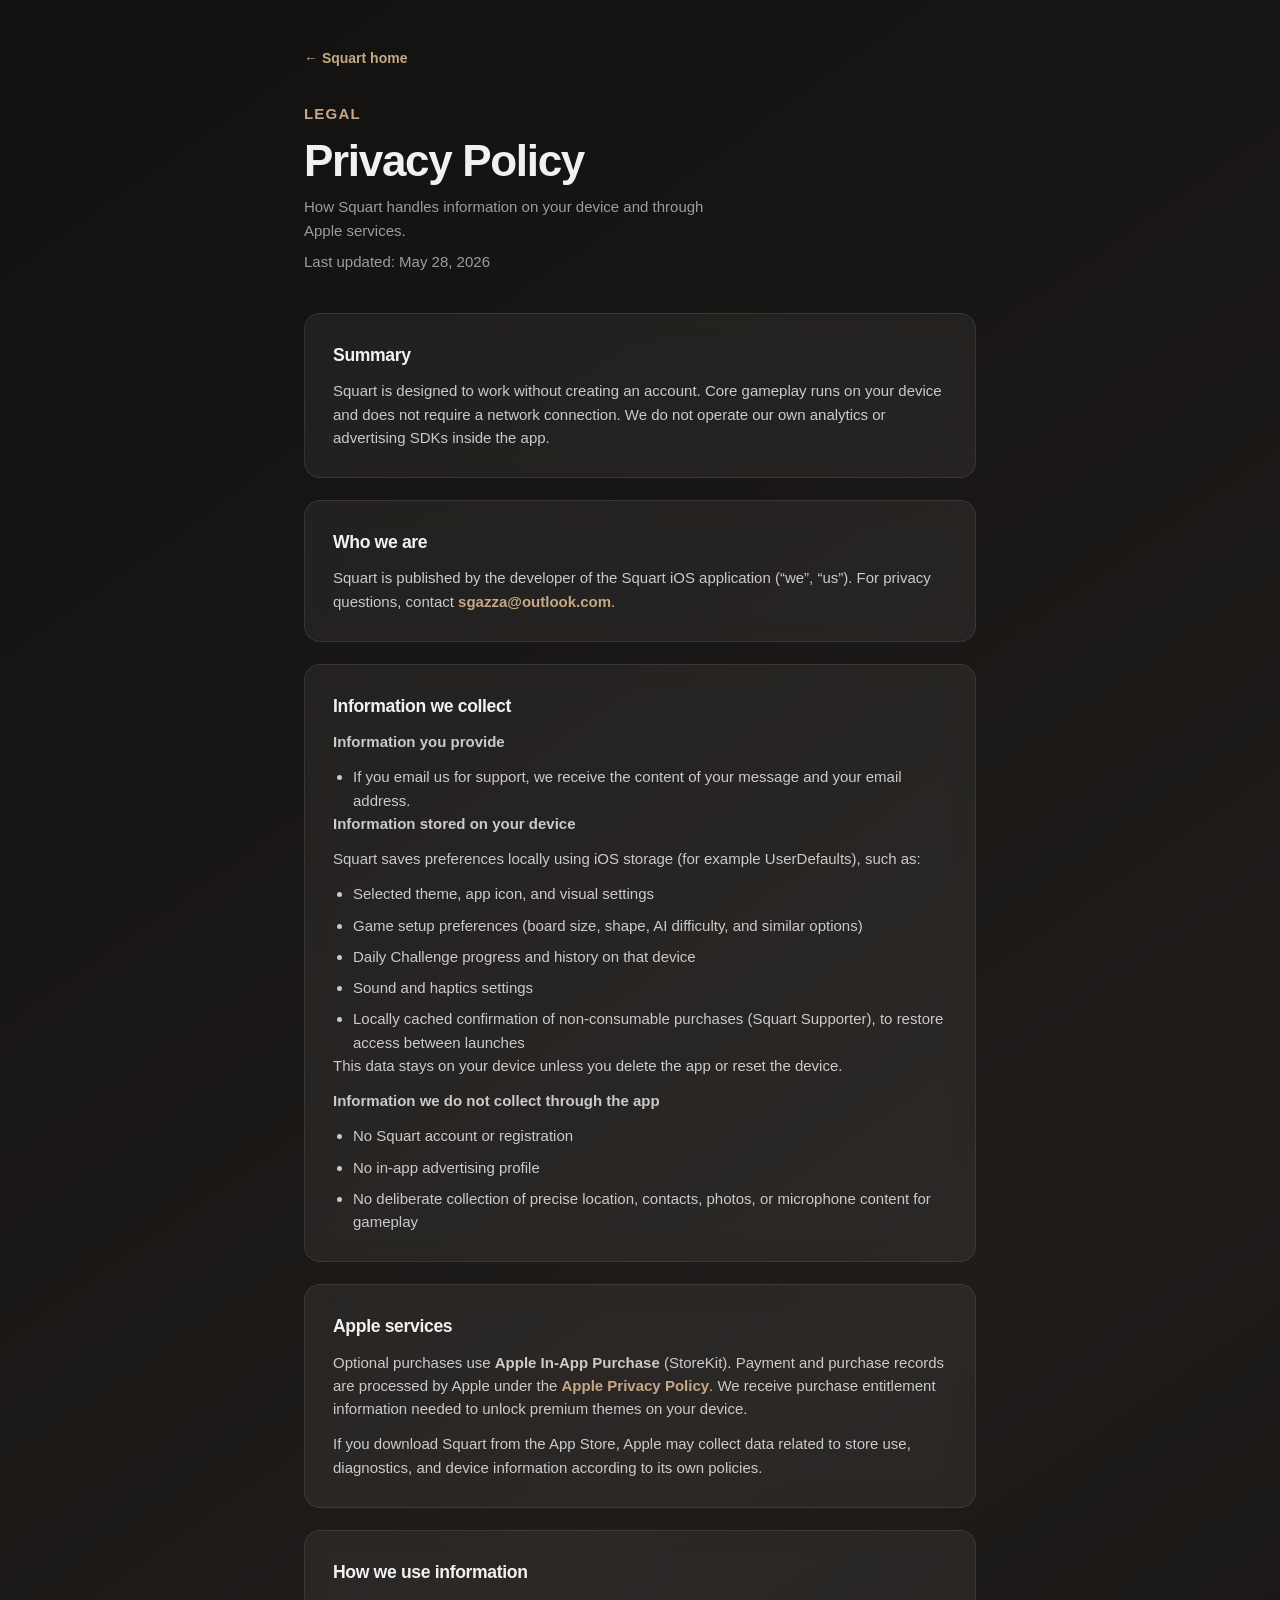
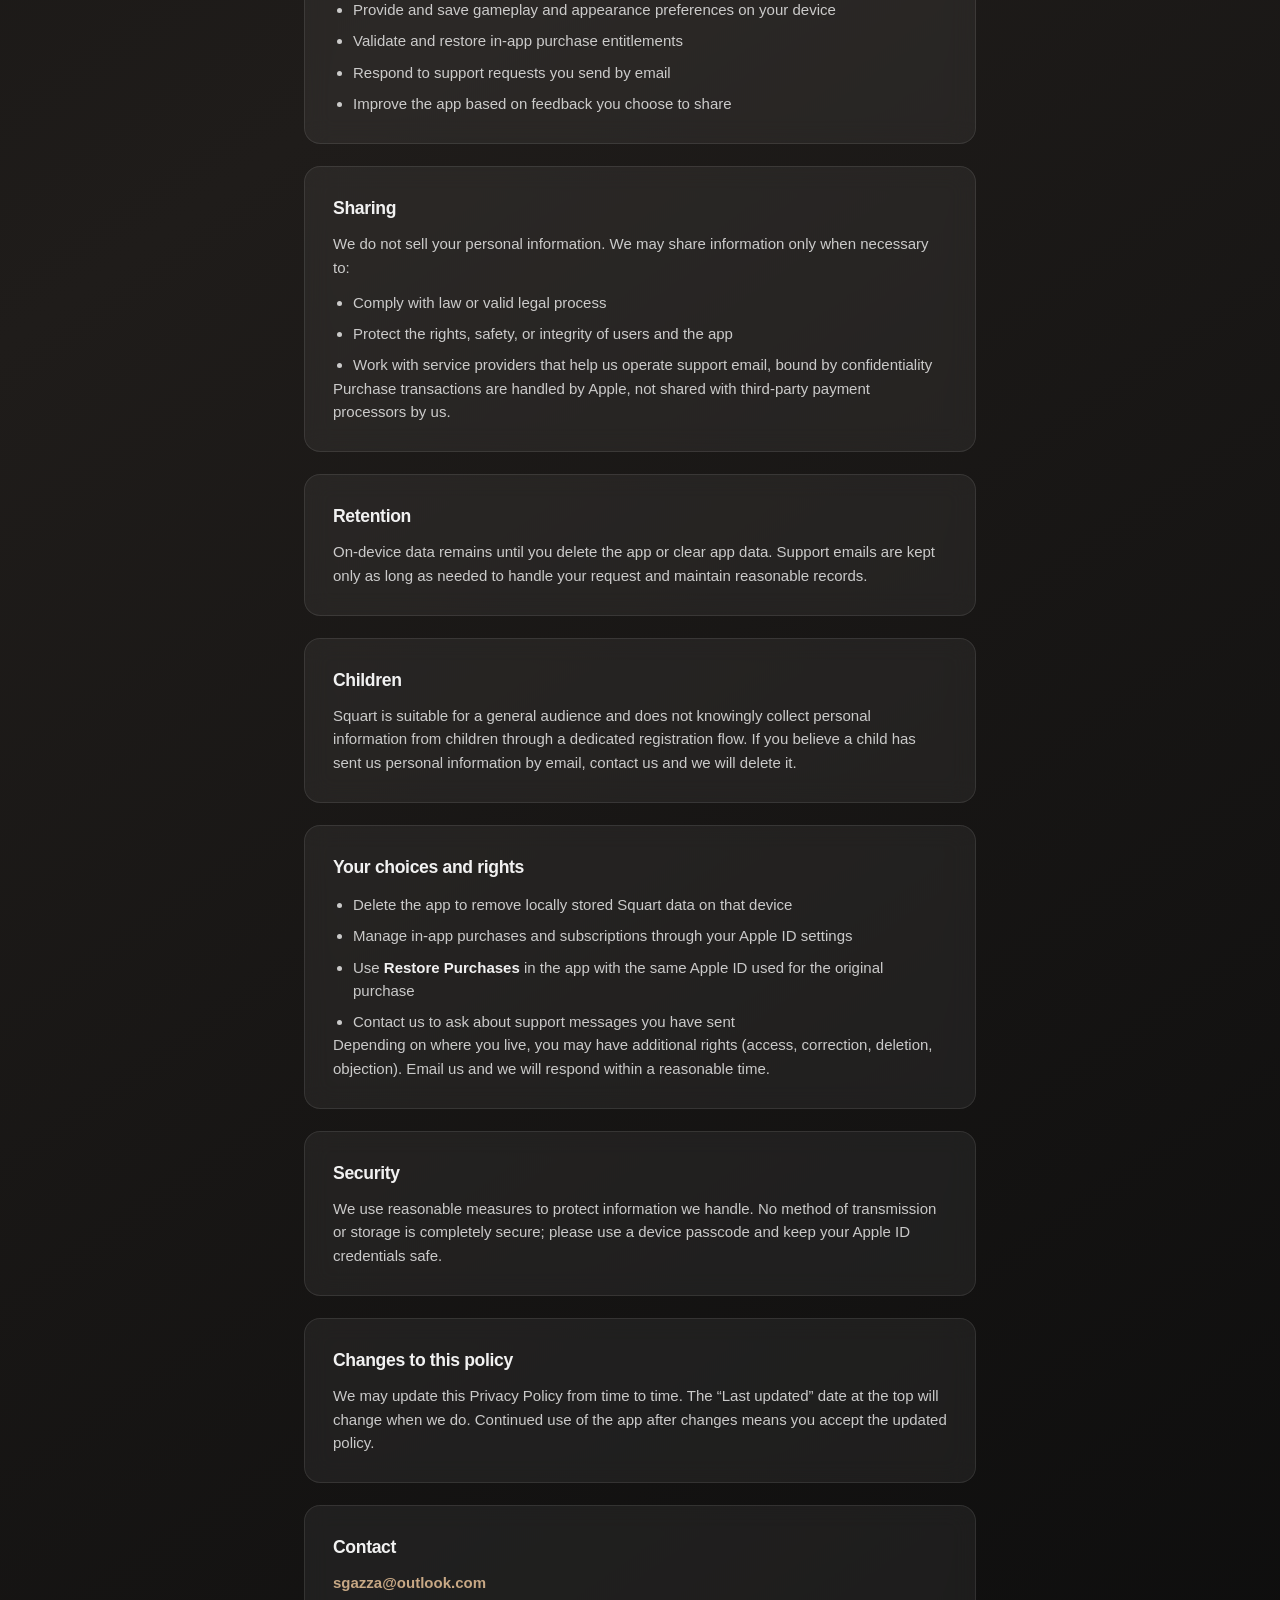
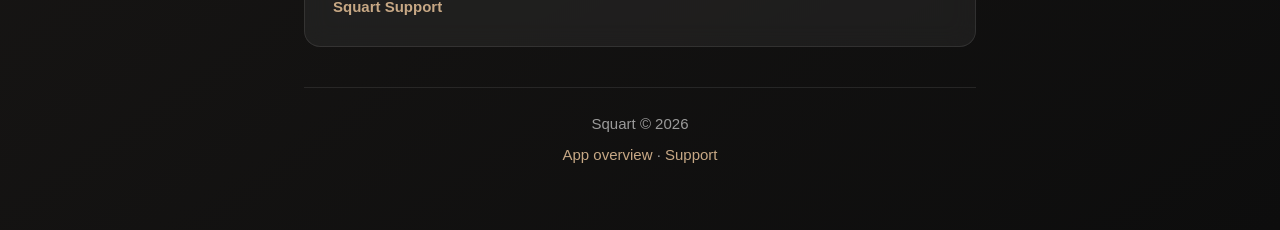
==== marketing/privacy/index.html @ a2c7e54e "Add Privacy Policy page for App Store Connect. Publish privacy policy at /privacy/ and link from mar" ====
<!DOCTYPE html>
<html lang="en">
<head>
  <meta charset="utf-8">
  <meta name="viewport" content="width=device-width, initial-scale=1">
  <title>Squart Privacy Policy</title>
  <meta name="description" content="Privacy Policy for the Squart iOS board game.">
  <meta name="theme-color" content="#121110">
  <link rel="canonical" href="https://sgazz.github.io/SquartiOS/privacy/">
  <link rel="stylesheet" href="../site.css">
  <style>
    .legal section { margin-bottom: 22px; }
    .legal h2 { font-size: 1.1rem; margin-bottom: 10px; }
    .legal p, .legal li { font-size: 15px; }
    .updated { font-size: 13px; color: var(--muted); margin-top: 8px; }
  </style>
</head>
<body>
  <main class="wrap legal">
    <nav class="top-nav" aria-label="Site">
      <a href="../">← Squart home</a>
    </nav>

    <header>
      <p class="eyebrow">Legal</p>
      <h1>Privacy Policy</h1>
      <p class="lead">How Squart handles information on your device and through Apple services.</p>
      <p class="updated">Last updated: <time id="updated">May 28, 2026</time></p>
    </header>

    <section id="summary">
      <h2>Summary</h2>
      <p>
        Squart is designed to work without creating an account. Core gameplay runs on your device
        and does not require a network connection. We do not operate our own analytics or advertising
        SDKs inside the app.
      </p>
    </section>

    <section id="controller">
      <h2>Who we are</h2>
      <p>
        Squart is published by the developer of the Squart iOS application (“we”, “us”).
        For privacy questions, contact
        <a class="inline" id="privacy-email" href="mailto:sgazza@outlook.com">sgazza@outlook.com</a>.
      </p>
    </section>

    <section id="collect">
      <h2>Information we collect</h2>
      <p><strong>Information you provide</strong></p>
      <ul>
        <li>If you email us for support, we receive the content of your message and your email address.</li>
      </ul>
      <p><strong>Information stored on your device</strong></p>
      <p>Squart saves preferences locally using iOS storage (for example UserDefaults), such as:</p>
      <ul>
        <li>Selected theme, app icon, and visual settings</li>
        <li>Game setup preferences (board size, shape, AI difficulty, and similar options)</li>
        <li>Daily Challenge progress and history on that device</li>
        <li>Sound and haptics settings</li>
        <li>Locally cached confirmation of non-consumable purchases (Squart Supporter), to restore access between launches</li>
      </ul>
      <p>This data stays on your device unless you delete the app or reset the device.</p>
      <p><strong>Information we do not collect through the app</strong></p>
      <ul>
        <li>No Squart account or registration</li>
        <li>No in-app advertising profile</li>
        <li>No deliberate collection of precise location, contacts, photos, or microphone content for gameplay</li>
      </ul>
    </section>

    <section id="apple">
      <h2>Apple services</h2>
      <p>
        Optional purchases use <strong>Apple In-App Purchase</strong> (StoreKit). Payment and purchase
        records are processed by Apple under the
        <a class="inline" href="https://www.apple.com/legal/privacy/">Apple Privacy Policy</a>.
        We receive purchase entitlement information needed to unlock premium themes on your device.
      </p>
      <p>
        If you download Squart from the App Store, Apple may collect data related to store use,
        diagnostics, and device information according to its own policies.
      </p>
    </section>

    <section id="use">
      <h2>How we use information</h2>
      <ul>
        <li>Provide and save gameplay and appearance preferences on your device</li>
        <li>Validate and restore in-app purchase entitlements</li>
        <li>Respond to support requests you send by email</li>
        <li>Improve the app based on feedback you choose to share</li>
      </ul>
    </section>

    <section id="sharing">
      <h2>Sharing</h2>
      <p>
        We do not sell your personal information. We may share information only when necessary to:
      </p>
      <ul>
        <li>Comply with law or valid legal process</li>
        <li>Protect the rights, safety, or integrity of users and the app</li>
        <li>Work with service providers that help us operate support email, bound by confidentiality</li>
      </ul>
      <p>Purchase transactions are handled by Apple, not shared with third-party payment processors by us.</p>
    </section>

    <section id="retention">
      <h2>Retention</h2>
      <p>
        On-device data remains until you delete the app or clear app data. Support emails are kept
        only as long as needed to handle your request and maintain reasonable records.
      </p>
    </section>

    <section id="children">
      <h2>Children</h2>
      <p>
        Squart is suitable for a general audience and does not knowingly collect personal information
        from children through a dedicated registration flow. If you believe a child has sent us
        personal information by email, contact us and we will delete it.
      </p>
    </section>

    <section id="rights">
      <h2>Your choices and rights</h2>
      <ul>
        <li>Delete the app to remove locally stored Squart data on that device</li>
        <li>Manage in-app purchases and subscriptions through your Apple ID settings</li>
        <li>Use <strong>Restore Purchases</strong> in the app with the same Apple ID used for the original purchase</li>
        <li>Contact us to ask about support messages you have sent</li>
      </ul>
      <p>
        Depending on where you live, you may have additional rights (access, correction, deletion,
        objection). Email us and we will respond within a reasonable time.
      </p>
    </section>

    <section id="security">
      <h2>Security</h2>
      <p>
        We use reasonable measures to protect information we handle. No method of transmission or
        storage is completely secure; please use a device passcode and keep your Apple ID credentials safe.
      </p>
    </section>

    <section id="changes">
      <h2>Changes to this policy</h2>
      <p>
        We may update this Privacy Policy from time to time. The “Last updated” date at the top will
        change when we do. Continued use of the app after changes means you accept the updated policy.
      </p>
    </section>

    <section id="contact">
      <h2>Contact</h2>
      <p>
        <a class="inline" id="privacy-email-2" href="mailto:sgazza@outlook.com">sgazza@outlook.com</a><br>
        <a class="inline" href="../support/">Squart Support</a>
      </p>
    </section>

    <footer>
      <p>Squart &copy; <span id="year"></span></p>
      <p>
        <a href="../">App overview</a>
        ·
        <a href="../support/">Support</a>
      </p>
    </footer>
  </main>
  <script>
    document.getElementById("year").textContent = new Date().getFullYear();
    const PRIVACY_EMAIL = "sgazza@outlook.com";
    const mailto = "mailto:" + PRIVACY_EMAIL;
    document.getElementById("privacy-email").href = mailto;
    document.getElementById("privacy-email-2").href = mailto;
  </script>
</body>
</html>
---- marketing/site.css ----
:root {
  --bg-top: #121110;
  --bg-mid: #1f1c1a;
  --bg-bottom: #0d0d0d;
  --panel: rgba(255, 255, 255, 0.055);
  --border: rgba(255, 255, 255, 0.09);
  --text: rgba(255, 255, 255, 0.94);
  --body: rgba(255, 255, 255, 0.76);
  --muted: rgba(255, 255, 255, 0.58);
  --accent: #c7a885;
  --button-text: #291f17;
  --max: 720px;
  --radius: 16px;
}

* { box-sizing: border-box; margin: 0; padding: 0; }

html { scroll-behavior: smooth; }

body {
  font-family: -apple-system, BlinkMacSystemFont, "SF Pro Text", "Segoe UI", Roboto, Helvetica, Arial, sans-serif;
  color: var(--body);
  background: linear-gradient(145deg, var(--bg-top), var(--bg-mid) 45%, var(--bg-bottom));
  min-height: 100vh;
  line-height: 1.55;
  -webkit-font-smoothing: antialiased;
}

.wrap {
  max-width: var(--max);
  margin: 0 auto;
  padding: 48px 24px 64px;
}

.top-nav {
  margin-bottom: 32px;
  font-size: 14px;
}

.top-nav a {
  color: var(--accent);
  text-decoration: none;
  font-weight: 600;
}

.top-nav a:hover { text-decoration: underline; }

header { margin-bottom: 40px; }

.eyebrow {
  font-size: 13px;
  font-weight: 600;
  letter-spacing: 0.08em;
  text-transform: uppercase;
  color: var(--accent);
  margin-bottom: 12px;
}

h1 {
  font-size: clamp(2rem, 7vw, 2.75rem);
  font-weight: 700;
  letter-spacing: -0.03em;
  color: var(--text);
  line-height: 1.1;
  margin-bottom: 10px;
}

.lead {
  font-size: 1.05rem;
  color: var(--muted);
  max-width: 52ch;
}

.tagline {
  font-size: clamp(1.1rem, 3.5vw, 1.35rem);
  color: var(--muted);
  font-weight: 500;
  max-width: 34ch;
}

.hero-copy {
  margin-top: 24px;
  font-size: 1.05rem;
  max-width: 52ch;
}

section {
  margin-bottom: 28px;
  padding: 28px;
  background: var(--panel);
  border: 1px solid var(--border);
  border-radius: var(--radius);
  backdrop-filter: blur(12px);
}

h2 {
  font-size: 1.25rem;
  font-weight: 650;
  color: var(--text);
  margin-bottom: 14px;
  letter-spacing: -0.02em;
}

p + p { margin-top: 12px; }

ul, ol {
  margin-top: 12px;
  padding-left: 1.25rem;
}

li { margin-top: 8px; }

li strong { color: var(--text); font-weight: 600; }

a.inline {
  color: var(--accent);
  text-decoration: none;
  font-weight: 600;
}

a.inline:hover { text-decoration: underline; }

.cta {
  display: inline-block;
  margin-top: 28px;
  padding: 14px 28px;
  border-radius: 999px;
  background: var(--accent);
  color: var(--button-text);
  font-size: 15px;
  font-weight: 600;
  text-decoration: none;
  transition: transform 0.15s ease, opacity 0.15s ease;
}

.cta:hover { transform: scale(0.98); opacity: 0.92; }

.cta-note {
  display: block;
  margin-top: 10px;
  font-size: 13px;
  color: var(--muted);
}

.grid {
  display: grid;
  gap: 12px;
  margin-top: 16px;
}

@media (min-width: 540px) {
  .grid { grid-template-columns: 1fr 1fr; }
}

.card {
  padding: 16px;
  border-radius: 12px;
  border: 1px solid var(--border);
  background: rgba(255, 255, 255, 0.03);
}

.card h3 {
  font-size: 15px;
  font-weight: 600;
  color: var(--text);
  margin-bottom: 6px;
}

.card p {
  font-size: 14px;
  color: var(--muted);
  margin: 0;
}

.supporter { border-color: rgba(199, 168, 133, 0.25); }

.faq details {
  margin-top: 12px;
  padding: 14px 16px;
  border-radius: 12px;
  border: 1px solid var(--border);
  background: rgba(255, 255, 255, 0.03);
}

.faq details + details { margin-top: 10px; }

.faq summary {
  cursor: pointer;
  font-weight: 600;
  color: var(--text);
  list-style: none;
}

.faq summary::-webkit-details-marker { display: none; }

.faq details[open] summary { margin-bottom: 10px; }

.faq details p {
  font-size: 14px;
  color: var(--muted);
  margin: 0;
}

footer {
  margin-top: 40px;
  padding-top: 24px;
  border-top: 1px solid var(--border);
  font-size: 13px;
  color: var(--muted);
  text-align: center;
}

footer a {
  color: var(--accent);
  text-decoration: none;
}

footer a:hover { text-decoration: underline; }

footer p + p { margin-top: 8px; }
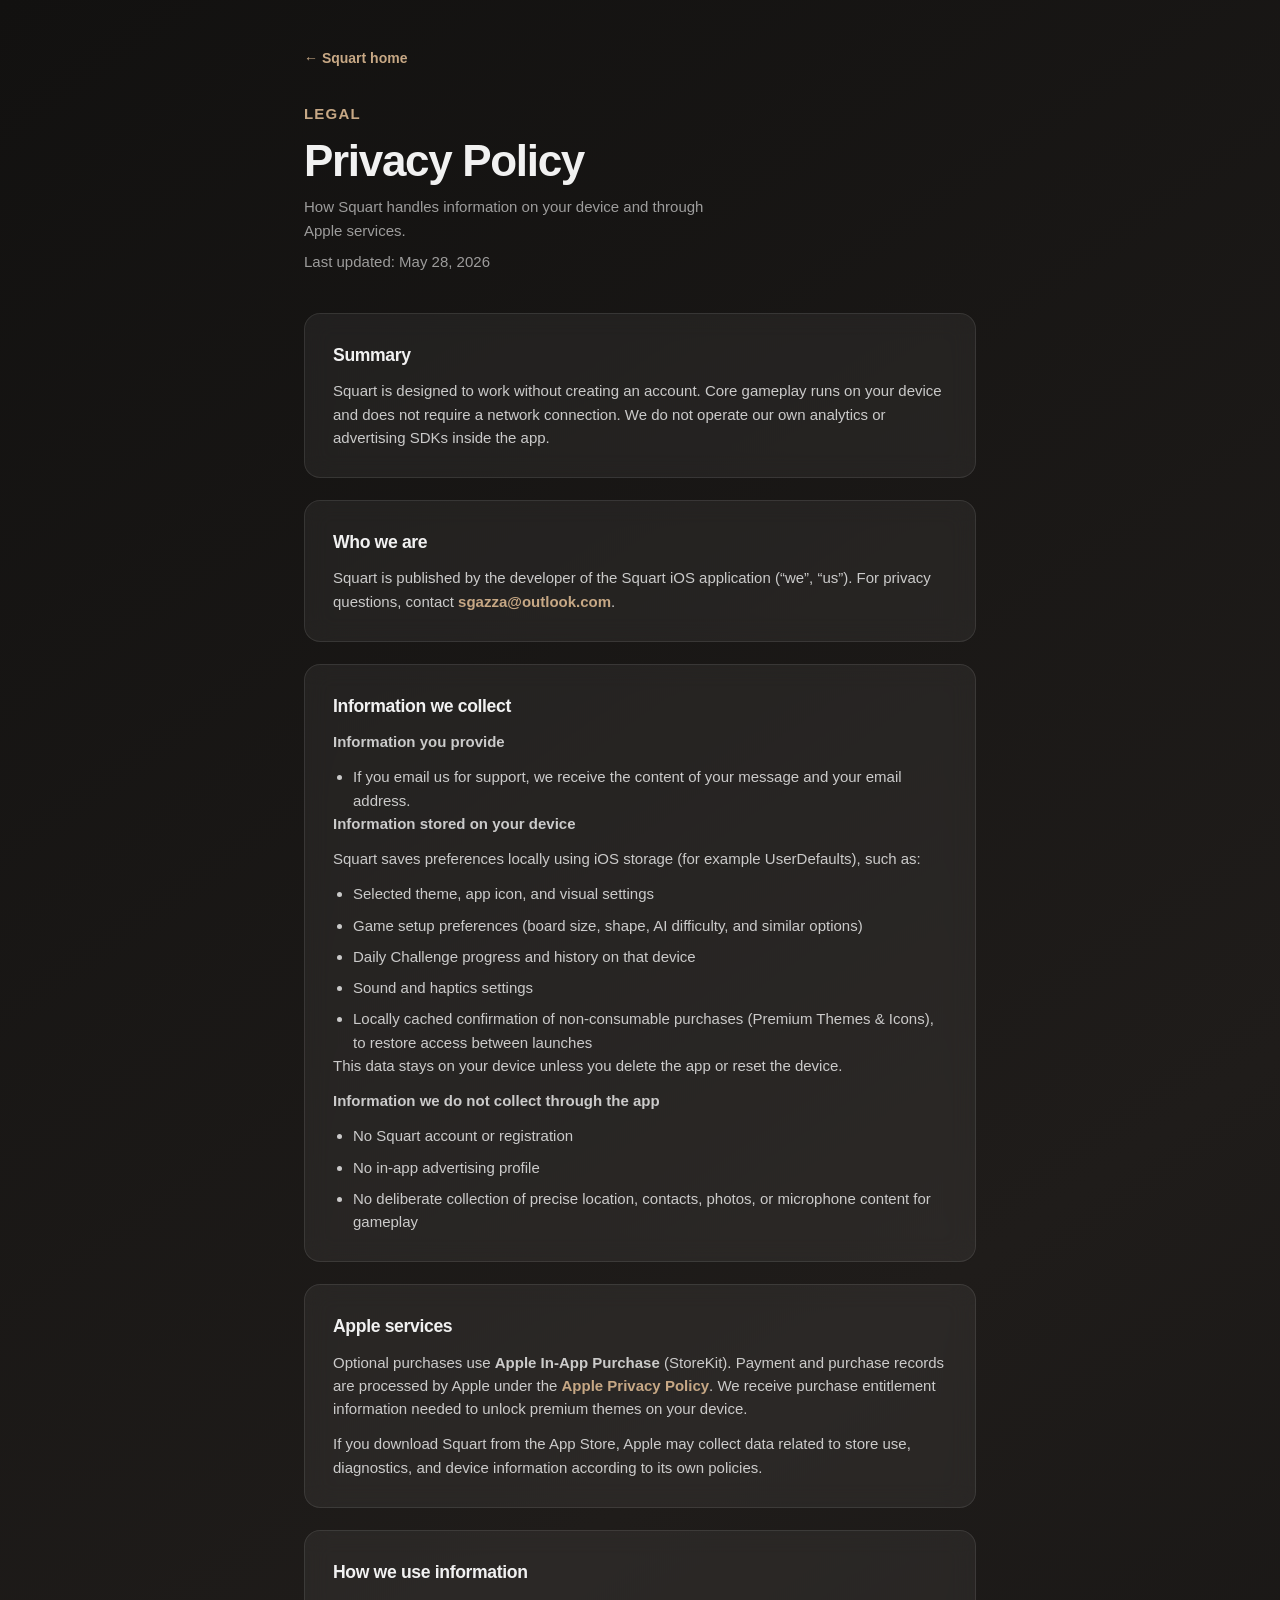
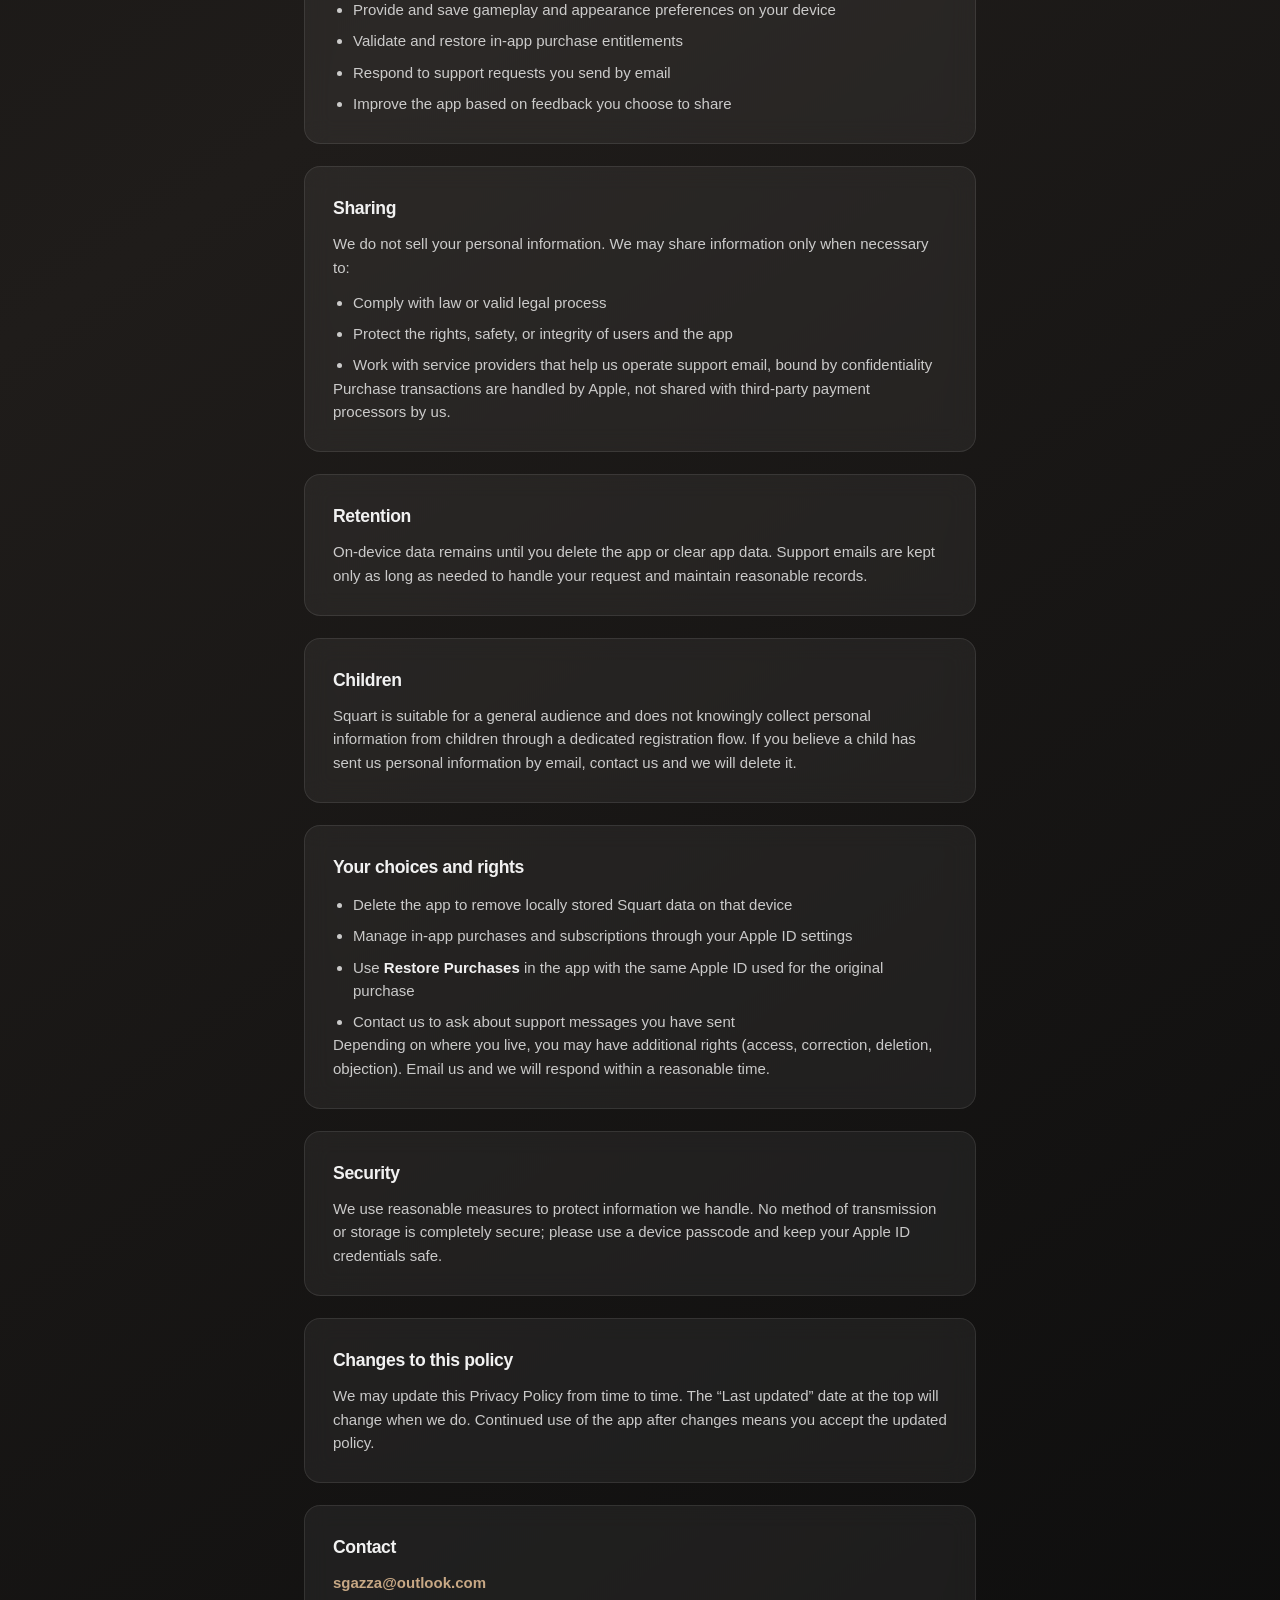
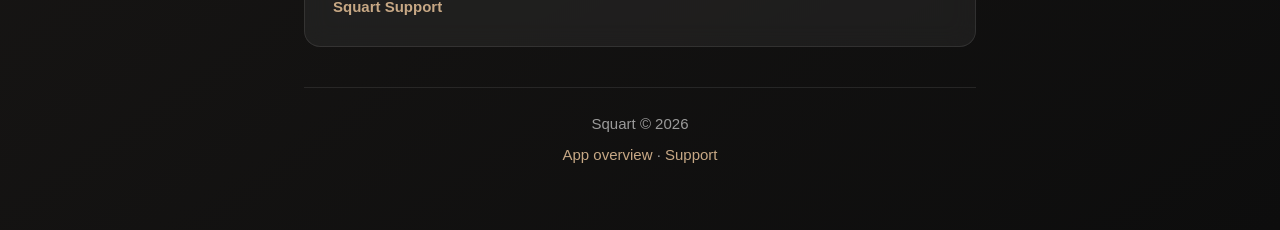
==== commit 0d61c99a: "Migrate IAP product ID to squart.premium and fix debug unlock concurrency. Replace the unused squart" ====
--- a/marketing/privacy/index.html
+++ b/marketing/privacy/index.html
@@ -59,7 +59,7 @@
         <li>Game setup preferences (board size, shape, AI difficulty, and similar options)</li>
         <li>Daily Challenge progress and history on that device</li>
         <li>Sound and haptics settings</li>
-        <li>Locally cached confirmation of non-consumable purchases (Squart Supporter), to restore access between launches</li>
+        <li>Locally cached confirmation of non-consumable purchases (Premium Themes &amp; Icons), to restore access between launches</li>
       </ul>
       <p>This data stays on your device unless you delete the app or reset the device.</p>
       <p><strong>Information we do not collect through the app</strong></p>
--- a/marketing/site.css
+++ b/marketing/site.css
@@ -172,7 +172,7 @@
   margin: 0;
 }
 
-.supporter { border-color: rgba(199, 168, 133, 0.25); }
+.premium { border-color: rgba(199, 168, 133, 0.25); }
 
 .faq details {
   margin-top: 12px;
